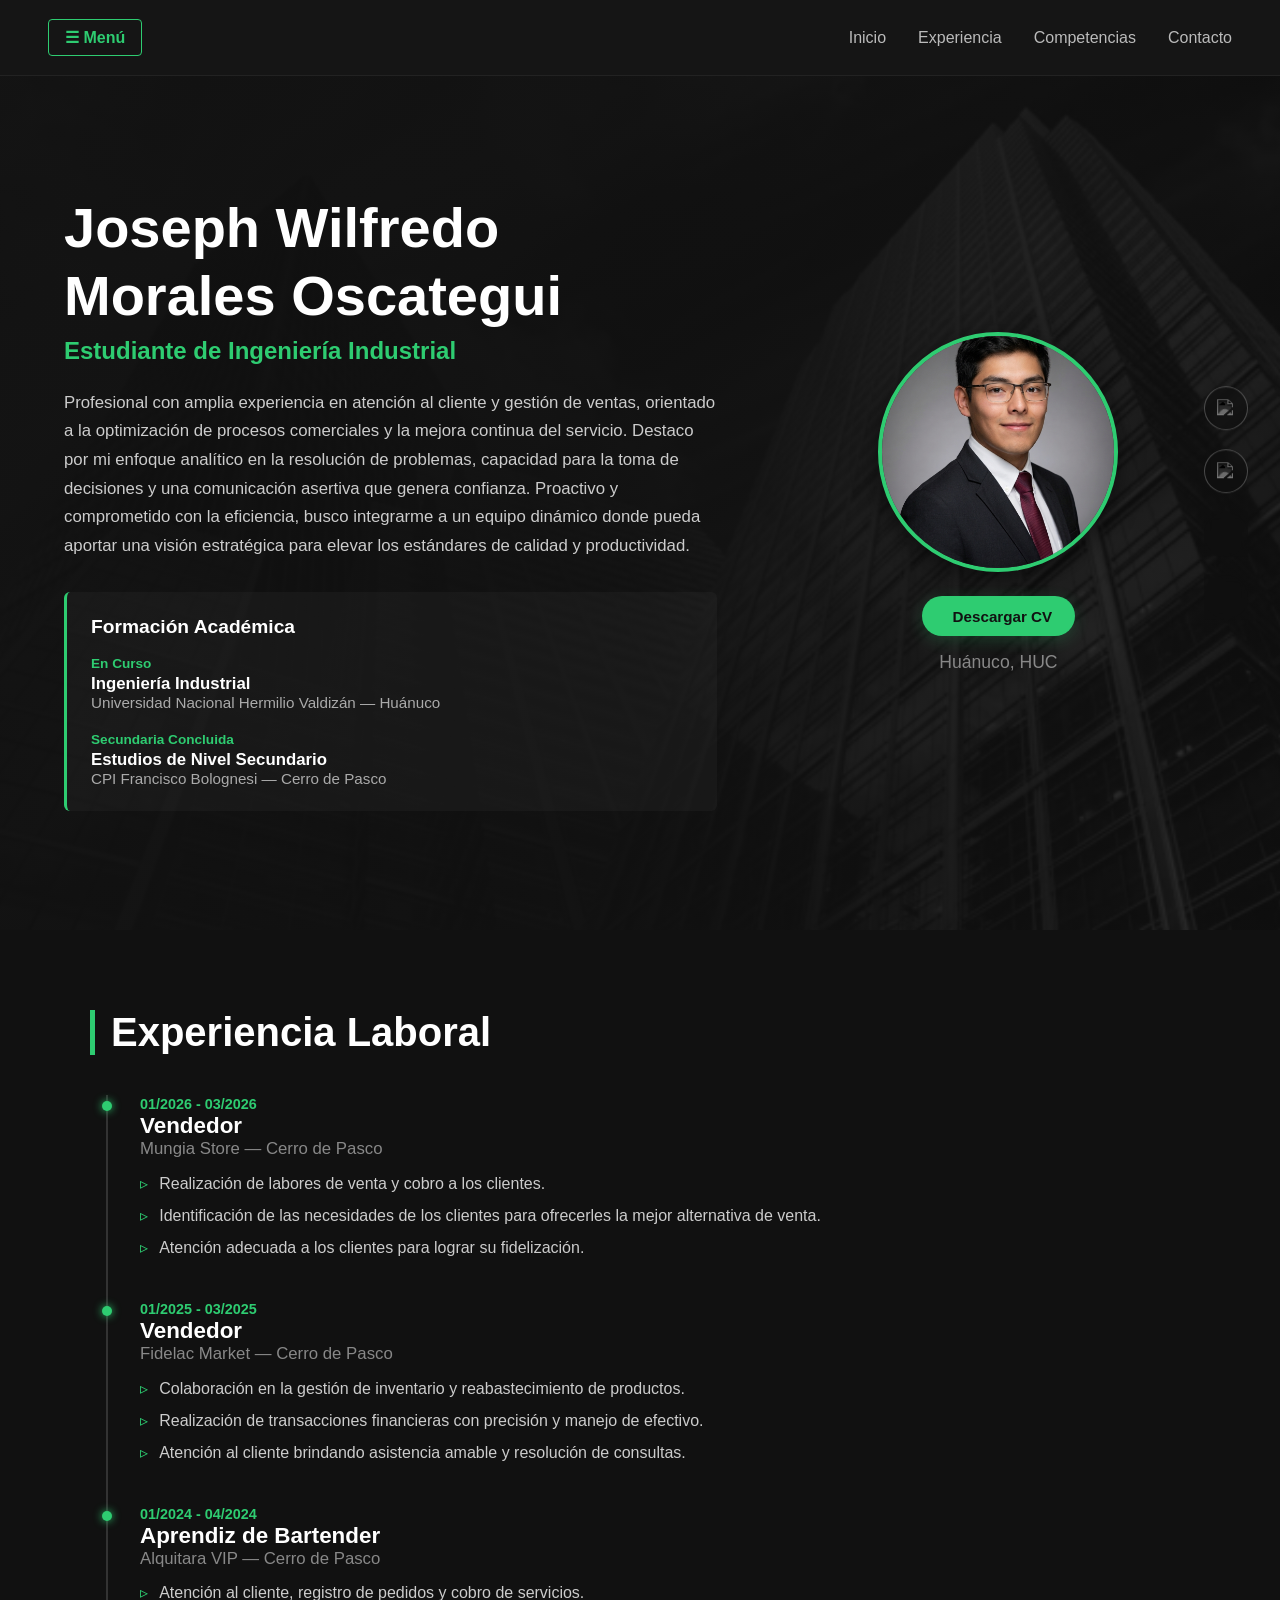
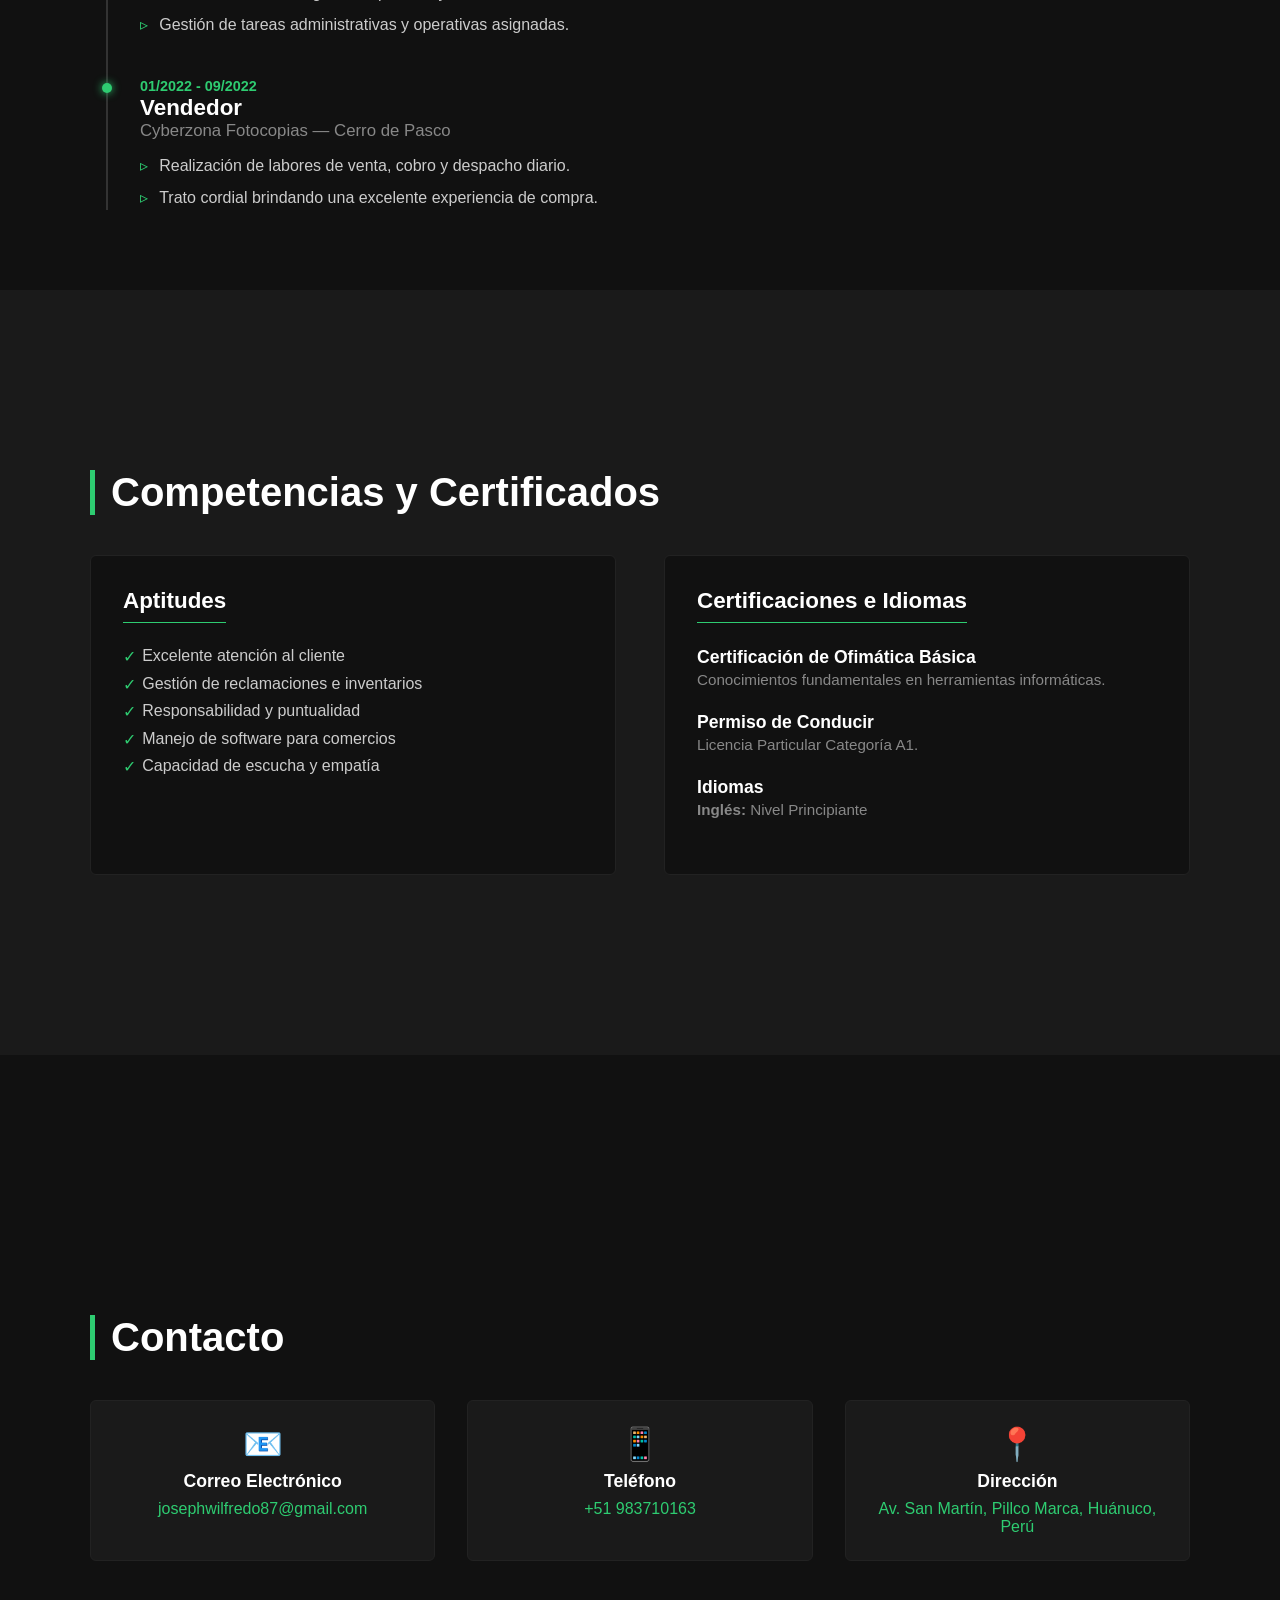
==== index.html @ 2ac70fd6 "initial commit" ====
<!DOCTYPE html>
<html lang="es">
<head>
    <meta charset="UTF-8">
    <meta name="viewport" content="width=device-width, initial-scale=1.0">
    <title>Joseph Morales - Portafolio</title>
    <link rel="stylesheet" href="style.css">
</head>
<body>

    <nav class="sidebar" id="sidebar">
        <button class="close-btn" id="closeSidebarBtn">&times;</button>
        <div class="sidebar-title">Navegación</div>
        <div class="sidebar-links">
            <a href="index.html" class="active">Mi CV Profesional</a>
            <a href="index2.html">Ingniería industrial - Campos</a>
        </div>
    </nav>

    <div class="sidebar-overlay" id="sidebarOverlay"></div>


    <header class="navbar">
        <div class="nav-left">
            <button class="menu-toggle-btn" id="openSidebarBtn">&#9776; Menú</button>
        </div>
        <nav class="nav-links">
            <a href="#inicio">Inicio</a>
            <a href="#experiencia">Experiencia</a>
            <a href="#competencias">Competencias</a>
            <a href="#contacto">Contacto</a>
        </nav>
    </header>


    <main class="container">

        <section id="inicio" class="section hero-section">
            <div class="hero-overlay"></div>
            
            <div class="hero-social-bar">
                <a href="https://facebook.com" target="_blank" aria-label="Facebook" class="social-icon-link">
                    <img src="https://cdn.jsdelivr.net/npm/simple-icons@v9/icons/facebook.svg" alt="Facebook" class="brand-icon">
                </a>
                <a href="https://twitter.com" target="_blank" aria-label="Twitter" class="social-icon-link">
                    <img src="https://cdn.jsdelivr.net/npm/simple-icons@v9/icons/x.svg" alt="Twitter" class="brand-icon">
                </a>
                <a href="https://linkedin.com" target="_blank" aria-label="LinkedIn" class="social-icon-link">
                    <img src="https://cdn.jsdelivr.net/npm/simple-icons@v9/icons/linkedin.svg" alt="LinkedIn" class="brand-icon">
                </a>
                <a href="https://instagram.com" target="_blank" aria-label="Instagram" class="social-icon-link">
                    <img src="https://cdn.jsdelivr.net/npm/simple-icons@v9/icons/instagram.svg" alt="Instagram" class="brand-icon">
                </a>
            </div>
            
            <div class="hero-content">
                <div class="hero-text-content">
                    <h1 class="hero-title">Joseph Wilfredo Morales Oscategui</h1>
                    <p class="hero-subtitle">Estudiante de Ingeniería Industrial</p>
                    <p class="hero-description">
                        Profesional con amplia experiencia en atención al cliente y gestión de ventas, orientado a la optimización de procesos comerciales y la mejora continua del servicio. Destaco por mi enfoque analítico en la resolución de problemas, capacidad para la toma de decisiones y una comunicación asertiva que genera confianza. Proactivo y comprometido con la eficiencia, busco integrarme a un equipo dinámico donde pueda aportar una visión estratégica para elevar los estándares de calidad y productividad.
                    </p>
                    
                    <div class="education-box">
                        <h3>Formación Académica</h3>
                        <div class="edu-item" style="margin-bottom: 1.2rem;">
                            <span class="year">En Curso</span>
                            <h4>Ingeniería Industrial</h4>
                            <p>Universidad Nacional Hermilio Valdizán — Huánuco</p>
                        </div>
                        <div class="edu-item">
                            <span class="year">Secundaria Concluida</span>
                            <h4>Estudios de Nivel Secundario</h4>
                            <p>CPI Francisco Bolognesi — Cerro de Pasco</p>
                        </div>
                    </div>
                </div>

                <div class="hero-avatar-container">
                    <div class="avatar-wrapper">
                        <img src="img.png" alt="Joseph Wilfredo Morales Oscategui" class="profile-pic">
                    </div>
                    
                    
                    <!-- 👇 NUEVO: BOTÓN DE DESCARGA CV PDF -->
                    <a href="CV - Morales Oscategui.pdf" download="CV_Joseph_Morales.pdf" class="download-cv-btn">
                        <span class="btn-icon"></span> Descargar CV
                    </a>
                    <p class="avatar-location">Huánuco, HUC</p>
                </div>
            </div>
        </section>

        <section id="experiencia" class="section dark-section">
            <div class="section-container">
                <h2>Experiencia Laboral</h2>
                <div class="timeline">
                    <div class="timeline-item">
                        <div class="timeline-header">
                            <span class="timeline-date">01/2026 - 03/2026</span>
                            <h3>Vendedor</h3>
                            <h4>Mungia Store — Cerro de Pasco</h4>
                        </div>
                        <ul class="timeline-details">
                            <li>Realización de labores de venta y cobro a los clientes.</li>
                            <li>Identificación de las necesidades de los clientes para ofrecerles la mejor alternativa de venta.</li>
                            <li>Atención adecuada a los clientes para lograr su fidelización.</li>
                        </ul>
                    </div>

                    <div class="timeline-item">
                        <div class="timeline-header">
                            <span class="timeline-date">01/2025 - 03/2025</span>
                            <h3>Vendedor</h3>
                            <h4>Fidelac Market — Cerro de Pasco</h4>
                        </div>
                        <ul class="timeline-details">
                            <li>Colaboración en la gestión de inventario y reabastecimiento de productos.</li>
                            <li>Realización de transacciones financieras con precisión y manejo de efectivo.</li>
                            <li>Atención al cliente brindando asistencia amable y resolución de consultas.</li>
                        </ul>
                    </div>

                    <div class="timeline-item">
                        <div class="timeline-header">
                            <span class="timeline-date">01/2024 - 04/2024</span>
                            <h3>Aprendiz de Bartender</h3>
                            <h4>Alquitara VIP — Cerro de Pasco</h4>
                        </div>
                        <ul class="timeline-details">
                            <li>Atención al cliente, registro de pedidos y cobro de servicios.</li>
                            <li>Gestión de tareas administrativas y operativas asignadas.</li>
                        </ul>
                    </div>

                    <div class="timeline-item">
                        <div class="timeline-header">
                            <span class="timeline-date">01/2022 - 09/2022</span>
                            <h3>Vendedor</h3>
                            <h4>Cyberzona Fotocopias — Cerro de Pasco</h4>
                        </div>
                        <ul class="timeline-details">
                            <li>Realización de labores de venta, cobro y despacho diario.</li>
                            <li>Trato cordial brindando una excelente experiencia de compra.</li>
                        </ul>
                    </div>
                </div>
            </div>
        </section>

        <section id="competencias" class="section light-section">
            <div class="section-container">
                <h2>Competencias y Certificados</h2>
                <div class="skills-grid">
                    <div class="skills-card">
                        <h3>Aptitudes</h3>
                        <ul class="skills-list">
                            <li>Excelente atención al cliente</li>
                            <li>Gestión de reclamaciones e inventarios</li>
                            <li>Responsabilidad y puntualidad</li>
                            <li>Manejo de software para comercios</li>
                            <li>Capacidad de escucha y empatía</li>
                        </ul>
                    </div>

                    <div class="skills-card">
                        <h3>Certificaciones e Idiomas</h3>
                        <div class="cert-item">
                            <h4>Certificación de Ofimática Básica</h4>
                            <p>Conocimientos fundamentales en herramientas informáticas.</p>
                        </div>
                        <div class="cert-item">
                            <h4>Permiso de Conducir</h4>
                            <p>Licencia Particular Categoría A1.</p>
                        </div>
                        <div class="cert-item">
                            <h4>Idiomas</h4>
                            <p><strong>Inglés:</strong> Nivel Principiante</p>
                        </div>
                    </div>
                </div>
            </div>
        </section>

        <section id="contacto" class="section dark-section">
            <div class="section-container">
                <h2>Contacto</h2>
                <div class="contact-cards-container">
                    <div class="contact-card">
                        <span class="contact-icon">📧</span>
                        <h4>Correo Electrónico</h4>
                        <a href="mailto:josephwilfredo87@gmail.com">josephwilfredo87@gmail.com</a>
                    </div>
                    <div class="contact-card">
                        <span class="contact-icon">📱</span>
                        <h4>Teléfono</h4>
                        <a href="tel:+51983710163">+51 983710163</a>
                    </div>
                    <div class="contact-card">
                        <span class="contact-icon">📍</span>
                        <h4>Dirección</h4>
                        <p>Av. San Martín, Pillco Marca, Huánuco, Perú</p>
                    </div>
                </div>
            </div>
        </section>

    </main>

    <script src="script.js"></script>
</body>
</html>
---- style.css ----
/* ==========================================================================
   1. RESET GLOBAL Y CONFIGURACIÓN BASE
   ========================================================================== */
* {
    margin: 0;
    padding: 0;
    box-sizing: border-box;
    font-family: 'Segoe UI', Tahoma, Geneva, Verdana, sans-serif;
}

html {
    scroll-behavior: smooth;
}

body {
    background-color: #161616;
    color: #fff;
    overflow-x: hidden;
}

/* ==========================================================================
   2. NAVBAR SUPERIOR FIJA
   ========================================================================== */
.navbar {
    position: fixed;
    top: 0;
    left: 0;
    width: 100%;
    display: flex;
    justify-content: space-between;
    align-items: center;
    padding: 1.2rem 3rem;
    background-color: rgba(22, 22, 22, 0.95);
    backdrop-filter: blur(10px);
    z-index: 900;
    border-bottom: 1px solid #222;
}

.nav-left {
    position: relative;
    z-index: 2500;
}

.menu-toggle-btn {
    background: none;
    border: 1px solid #2ecc71;
    color: #2ecc71;
    padding: 0.5rem 1rem;
    font-size: 1rem;
    cursor: pointer;
    border-radius: 4px;
    font-weight: 600;
    position: relative;
    z-index: 2600;
    transition: all 0.3s ease;
}

.menu-toggle-btn:hover {
    background-color: #2ecc71;
    color: #111;
}

.nav-links {
    display: flex;
    gap: 2rem;
}

.nav-links a {
    color: #bbb;
    text-decoration: none;
    font-size: 1rem;
    font-weight: 500;
    transition: color 0.3s ease;
}

.nav-links a:hover {
    color: #2ecc71;
}

/* ==========================================================================
   3. MENÚ DESPLEGABLE LATERAL (SIDEBAR)
   ========================================================================== */
.sidebar {
    position: fixed;
    top: 0;
    left: -300px;
    width: 300px;
    height: 100vh;
    background-color: #0f0f0f;
    border-right: 1px solid #2ecc71;
    z-index: 2000;
    padding: 2.5rem;
    display: flex;
    flex-direction: column;
    transition: left 0.4s cubic-bezier(0.77, 0.2, 0.05, 1.0);
}

.sidebar.open {
    left: 0;
}

.sidebar .close-btn {
    position: absolute;
    top: 1rem;
    right: 1.5rem;
    background: none;
    border: none;
    color: #aaa;
    font-size: 2rem;
    cursor: pointer;
}

.sidebar .close-btn:hover {
    color: #2ecc71;
}

.sidebar-title {
    font-size: 1.5rem;
    font-weight: bold;
    color: #fff;
    margin-top: 2rem;
    margin-bottom: 2rem;
    border-bottom: 1px solid #333;
    padding-bottom: 0.5rem;
}

.sidebar-links {
    display: flex;
    flex-direction: column;
    gap: 1.5rem;
}

.sidebar-links a {
    color: #ccc;
    text-decoration: none;
    font-size: 1.1rem;
    transition: padding-left 0.3s ease, color 0.3s ease;
}

.sidebar-links a:hover {
    color: #2ecc71;
    padding-left: 10px;
}

/* Resaltado de la página activa */
.sidebar-links a.active {
    color: #2ecc71;
    font-weight: bold;
    border-left: 2px solid #2ecc71;
    padding-left: 8px;
}

.sidebar-overlay {
    position: fixed;
    top: 0;
    left: 0;
    width: 100vw;
    height: 100vh;
    background: rgba(0, 0, 0, 0.7);
    z-index: 1500;
    display: none;
}

.sidebar-overlay.show {
    display: block;
}

/* ==========================================================================
   4. SECCIÓN 1: INICIO (HERO COLS & SOCIAL BAR)
   ========================================================================== */
.container {
    margin-top: 75px;
}

.section {
    padding: 5rem 4rem;
    min-height: 85vh;
    display: flex;
    align-items: center;
}

.dark-section { background-color: #111; }
.light-section { background-color: #1a1a1a; }

.section-container {
    width: 100%;
    max-width: 1100px;
    margin: 0 auto;
}

.section-container h2 {
    font-size: 2.5rem;
    margin-bottom: 2.5rem;
    border-left: 5px solid #2ecc71;
    padding-left: 1rem;
}

.hero-section {
    position: relative;
    min-height: 95vh;
    /* 👇 AQUÍ COLOCAS TU IMAGEN DE FONDO */
    background-image: url('img1.jpg'); 
    background-size: cover;
    background-position: center;
    background-repeat: no-repeat;
}

.hero-overlay {
    position: absolute;
    top: 0;
    left: 0;
    width: 100%;
    height: 100%;
    background: linear-gradient(90deg, rgba(16, 16, 16, 0.98) 50%, rgba(16, 16, 16, 0.85) 100%);
    z-index: 1;
}

.hero-content {
    position: relative;
    z-index: 2; 
    width: 100%;
    max-width: 1200px;
    margin: 0 auto;
    display: grid;
    grid-template-columns: 1.8fr 1.2fr;
    gap: 4rem;
    align-items: center;
}

.hero-title {
    font-size: 3.5rem;
    font-weight: 700;
    line-height: 1.2;
    margin-bottom: 0.5rem;
    color: #ffffff;
}

.hero-subtitle {
    color: #2ecc71;
    font-size: 1.5rem;
    font-weight: 600;
    margin-bottom: 1.5rem;
}

.hero-description {
    color: #ccc;
    font-size: 1.05rem;
    line-height: 1.7;
    margin-bottom: 2rem;
}

.education-box {
    background: rgba(255, 255, 255, 0.03);
    padding: 1.5rem;
    border-radius: 6px;
    border-left: 3px solid #2ecc71;
}

.education-box h3 {
    font-size: 1.2rem;
    color: #fff;
    margin-bottom: 1rem;
}

.edu-item .year {
    color: #2ecc71;
    font-size: 0.85rem;
    font-weight: bold;
}

.edu-item h4 {
    font-size: 1.05rem;
    color: #fff;
    margin-top: 0.1rem;
}

.edu-item p {
    color: #aaa;
    font-size: 0.95rem;
}

.hero-avatar-container {
    display: flex;
    flex-direction: column;
    align-items: center;
    justify-content: center;
    gap: 1rem;
}

.avatar-wrapper {
    width: 240px;
    height: 240px;
    border-radius: 50%;
    border: 4px solid #2ecc71;
    overflow: hidden;
    background-color: #333;
    box-shadow: 0 8px 25px rgba(0,0,0,0.5);
}

.profile-pic {
    width: 100%;
    height: 100%;
    object-fit: cover;
}

.avatar-location {
    color: #888;
    font-size: 1.1rem;
    font-weight: 500;
}

/* BARRA DE REDES SOCIALES */
.hero-social-bar {
    position: absolute;
    right: 2rem;
    top: 50%;
    transform: translateY(-50%);
    display: flex;
    flex-direction: column;
    gap: 1.2rem;
    z-index: 10;
}

.social-icon-link {
    display: flex;
    align-items: center;
    justify-content: center;
    width: 44px;
    height: 44px;
    border: 1px solid rgba(255, 255, 255, 0.25);
    border-radius: 50%;
    background-color: rgba(15, 15, 15, 0.6);
    backdrop-filter: blur(4px);
    transition: all 0.3s ease;
}

.brand-icon {
    width: 18px;
    height: 18px;
    filter: invert(100%) sepia(0%) saturate(0%) brightness(100%) contrast(100%);
    transition: filter 0.3s ease;
}

.social-icon-link:hover {
    border-color: #2ecc71;
    background-color: #2ecc71;
    transform: scale(1.1);
}

.social-icon-link:hover .brand-icon {
    filter: invert(0%) brightness(10%);
}

/* ==========================================================================
   5. SECCIÓN 2: HISTORIAL LABORAL (TIMELINE)
   ========================================================================== */
.timeline {
    position: relative;
    border-left: 2px solid #333;
    margin-left: 1rem;
    padding-left: 2rem;
    display: flex;
    flex-direction: column;
    gap: 2.5rem;
}

.timeline-item {
    position: relative;
}

.timeline-item::before {
    content: '';
    position: absolute;
    left: calc(-2rem - 6px);
    top: 6px;
    width: 10px;
    height: 10px;
    border-radius: 50%;
    background-color: #2ecc71;
    box-shadow: 0 0 8px #2ecc71;
}

.timeline-header {
    margin-bottom: 0.8rem;
}

.timeline-date {
    color: #2ecc71;
    font-size: 0.9rem;
    font-weight: 600;
}

.timeline-header h3 {
    font-size: 1.4rem;
    color: #fff;
}

.timeline-header h4 {
    font-size: 1.05rem;
    color: #888;
    font-weight: 500;
}

.timeline-details {
    list-style: none;
    display: flex;
    flex-direction: column;
    gap: 0.5rem;
}

.timeline-details li {
    color: #ccc;
    font-size: 1rem;
    line-height: 1.5;
    position: relative;
    padding-left: 1.2rem;
}

.timeline-details li::before {
    content: '▹';
    position: absolute;
    left: 0;
    color: #2ecc71;
}

/* ==========================================================================
   6. SECCIÓN 3: COMPETENCIAS 
   ========================================================================== */
.skills-grid {
    display: grid;
    grid-template-columns: 1fr 1fr;
    gap: 3rem;
}

.skills-card {
    background-color: #111;
    border: 1px solid #222;
    padding: 2rem;
    border-radius: 6px;
}

.skills-card h3 {
    font-size: 1.4rem;
    margin-bottom: 1.5rem;
    color: #fff;
    border-bottom: 1px solid #2ecc71;
    padding-bottom: 0.5rem;
    width: fit-content;
}

.skills-list {
    list-style: none;
    display: flex;
    flex-direction: column;
    gap: 0.6rem;
    color: #ccc;
}

.skills-list li {
    position: relative;
    padding-left: 1.2rem;
}

.skills-list li::before {
    content: '✓';
    position: absolute;
    left: 0;
    color: #2ecc71;
}

.cert-item {
    margin-bottom: 1.5rem;
}

.cert-item h4 {
    color: #fff;
    font-size: 1.1rem;
}

.cert-item p {
    color: #888;
    font-size: 0.95rem;
    margin-top: 0.2rem;
}

/* ==========================================================================
   7. SECCIÓN 4: CONTACTO
   ========================================================================== */
.contact-cards-container {
    display: flex;
    gap: 2rem;
    flex-wrap: wrap;
}

.contact-card {
    background-color: #1a1a1a;
    border: 1px solid #222;
    padding: 1.5rem;
    border-radius: 6px;
    flex: 1;
    min-width: 250px;
    display: flex;
    flex-direction: column;
    align-items: center;
    gap: 0.5rem;
    text-align: center;
}

.contact-icon {
    font-size: 2rem;
}

.contact-card h4 {
    color: #fff;
    font-size: 1.1rem;
}

.contact-card a, .contact-card p {
    color: #2ecc71;
    text-decoration: none;
    font-weight: 500;
}

.contact-card a:hover {
    text-decoration: underline;
}

@media (max-width: 768px) {
    .hero-content {
        grid-template-columns: 1fr;
        gap: 2rem;
    }
    .skills-grid {
        grid-template-columns: 1fr;
    }
}
/* Botón de descarga de CV PDF */
.download-cv-btn {
    display: inline-flex;
    align-items: center;
    justify-content: center;
    gap: 0.5rem;
    background-color: #2ecc71;
    color: #111;
    text-decoration: none;
    padding: 0.7rem 1.4rem;
    font-size: 0.95rem;
    font-weight: 600;
    border-radius: 30px; /* Bordes redondeados para que resalte */
    margin-top: 0.5rem;
    box-shadow: 0 4px 15px rgba(46, 204, 113, 0.2);
    transition: all 0.3s ease;
}

/* Efecto hover interactivo */
.download-cv-btn:hover {
    background-color: #27ae60;
    transform: translateY(-2px); /* Se eleva un poquito */
    box-shadow: 0 6px 20px rgba(46, 204, 113, 0.4);
    color: #fff;
}

.download-cv-btn:active {
    transform: translateY(0);
}

.download-cv-btn .btn-icon {
    font-size: 1.1rem;
}
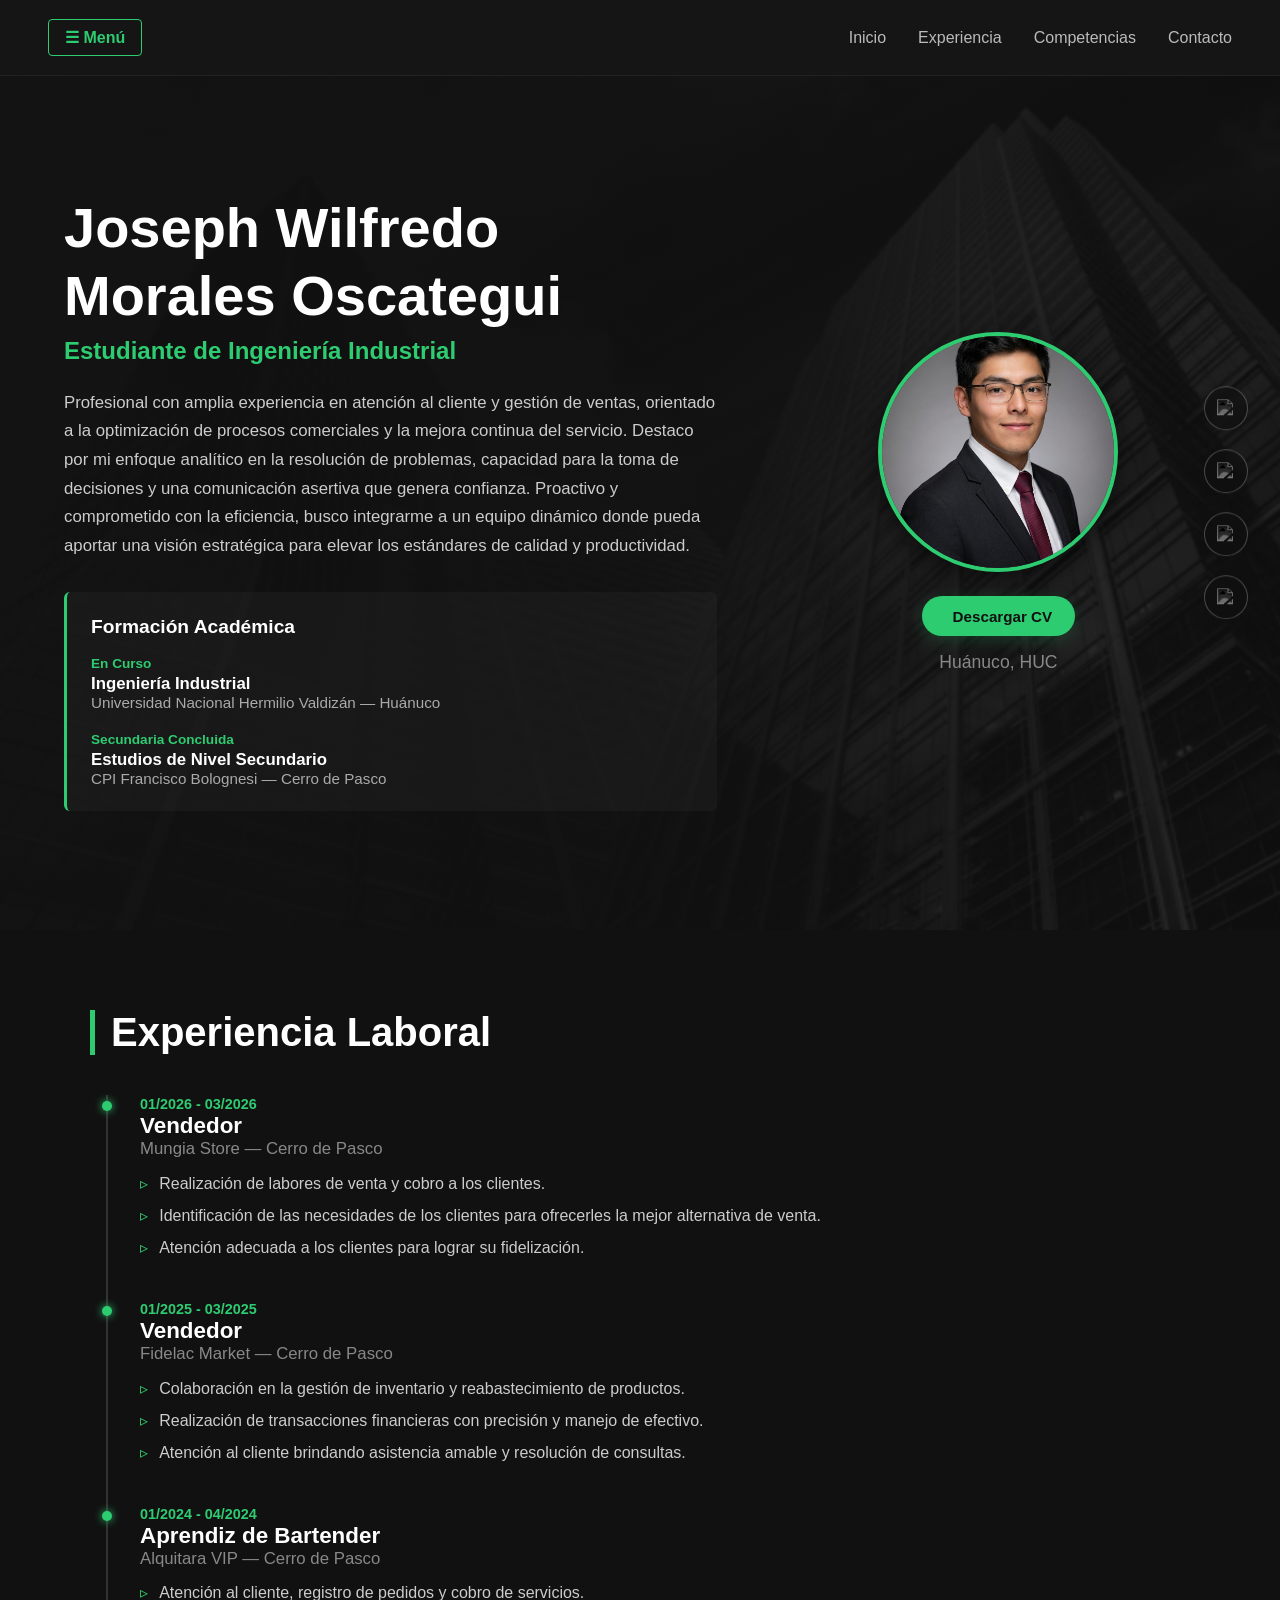
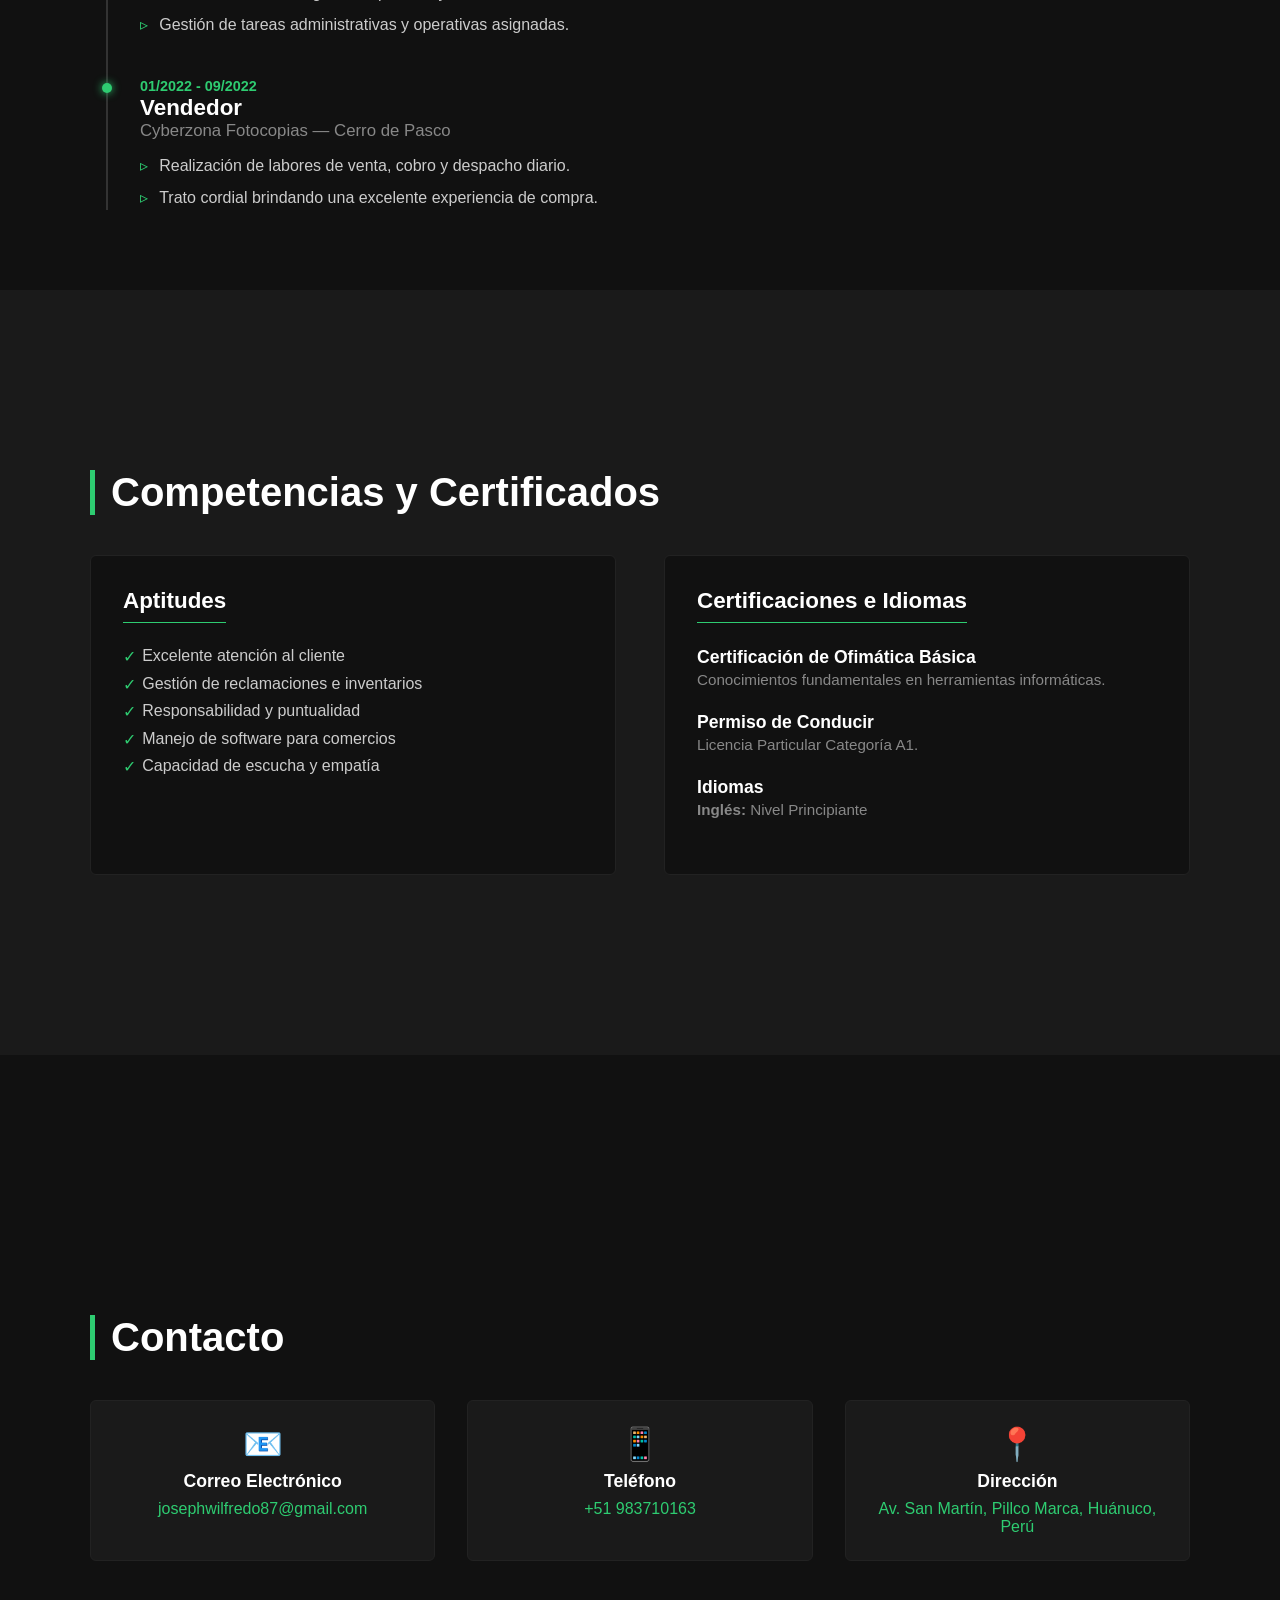
==== commit 46e57c2d: "estructure html" ====
--- a/index.html
+++ b/index.html
@@ -13,7 +13,7 @@
         <div class="sidebar-title">Navegación</div>
         <div class="sidebar-links">
             <a href="index.html" class="active">Mi CV Profesional</a>
-            <a href="index2.html">Ingniería industrial - Campos</a>
+            <a href="index2.html">Ingeniería industrial - Campos</a>
         </div>
     </nav>
 
@@ -209,4 +209,4 @@
 
     <script src="script.js"></script>
 </body>
-</html>+</html>
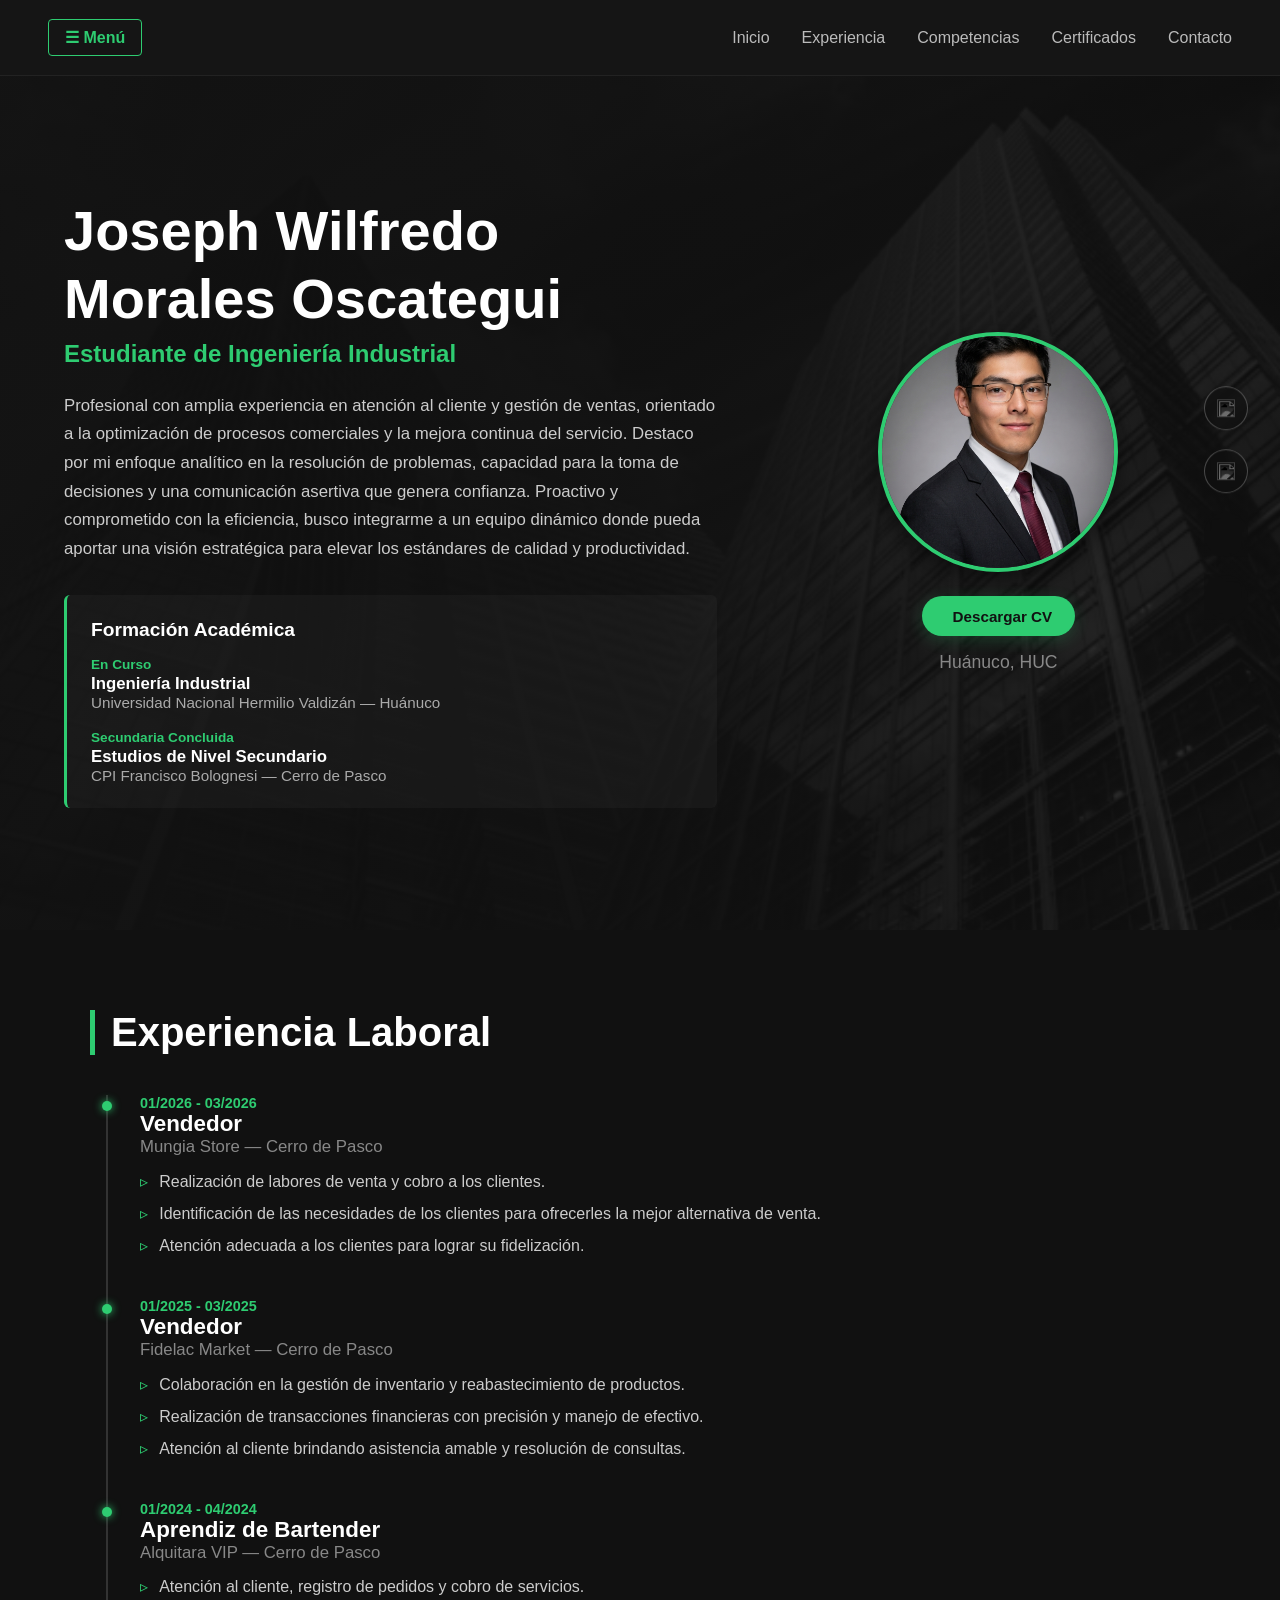
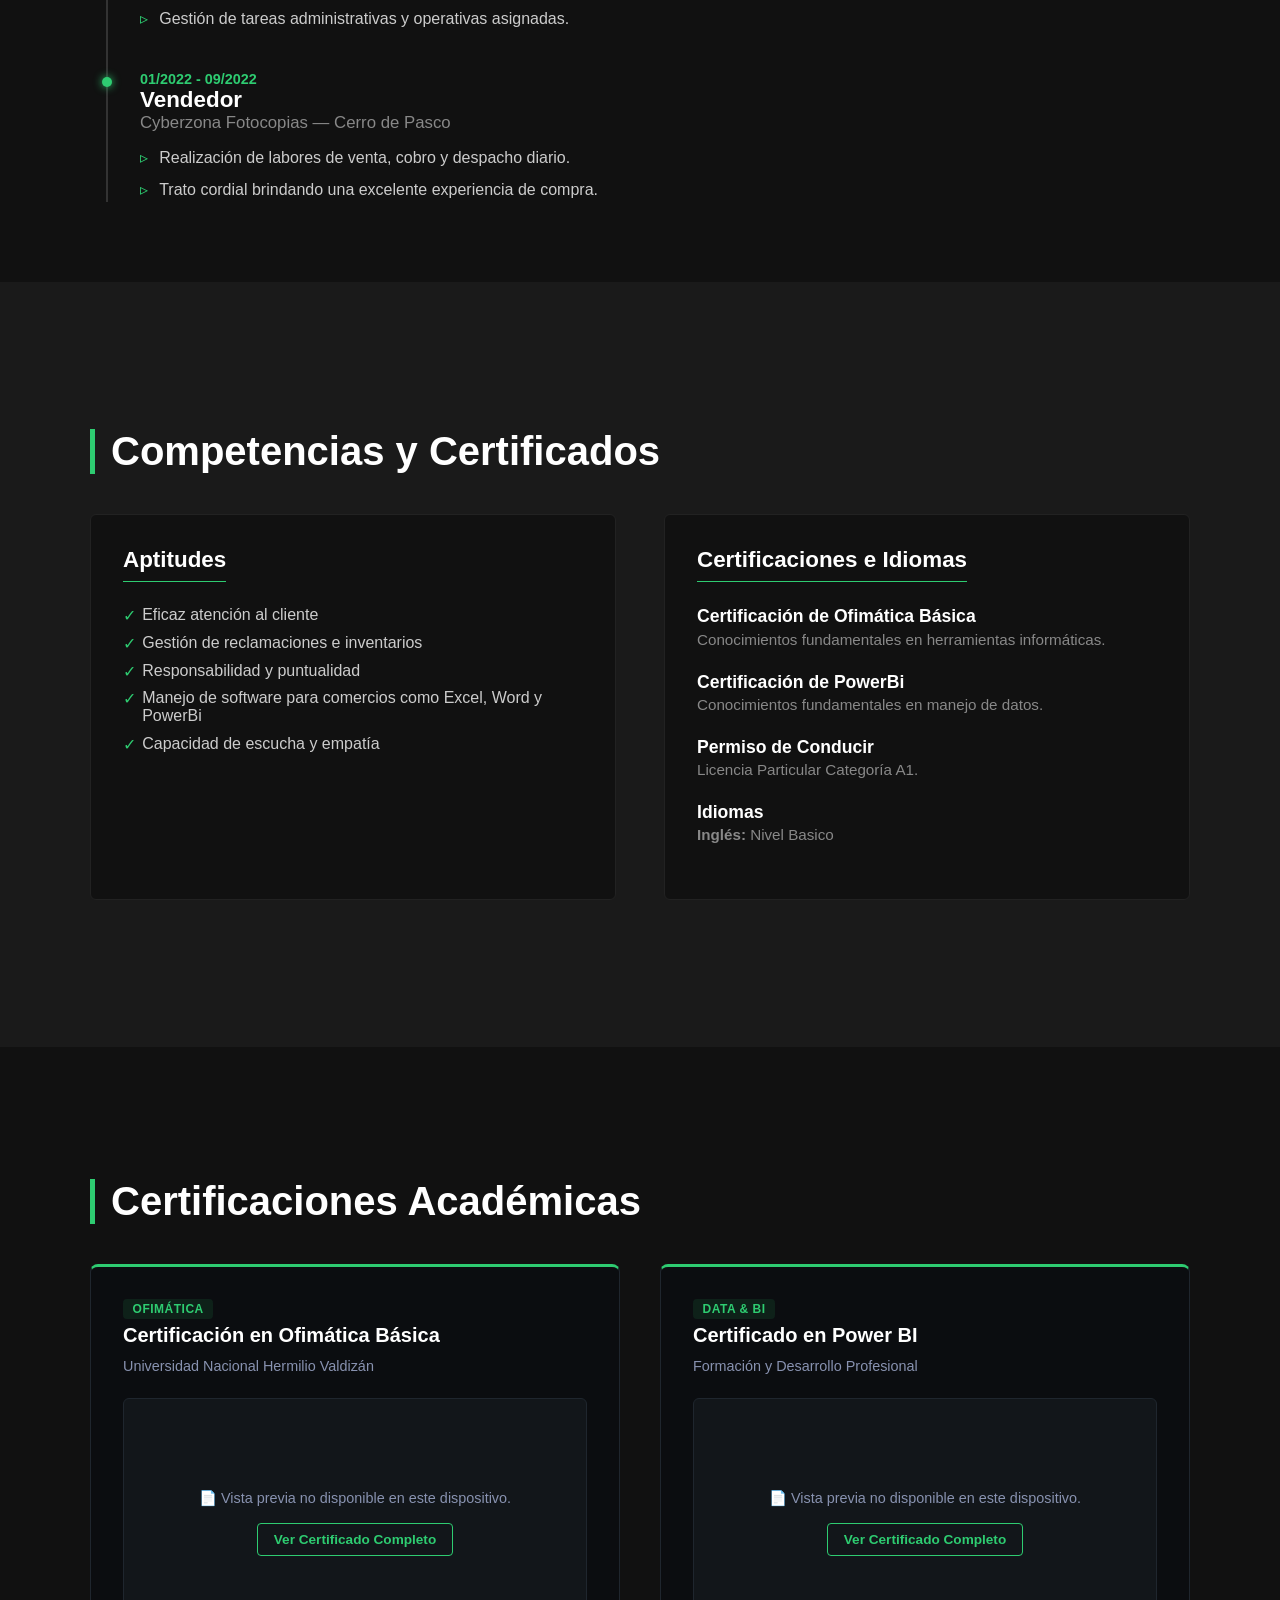
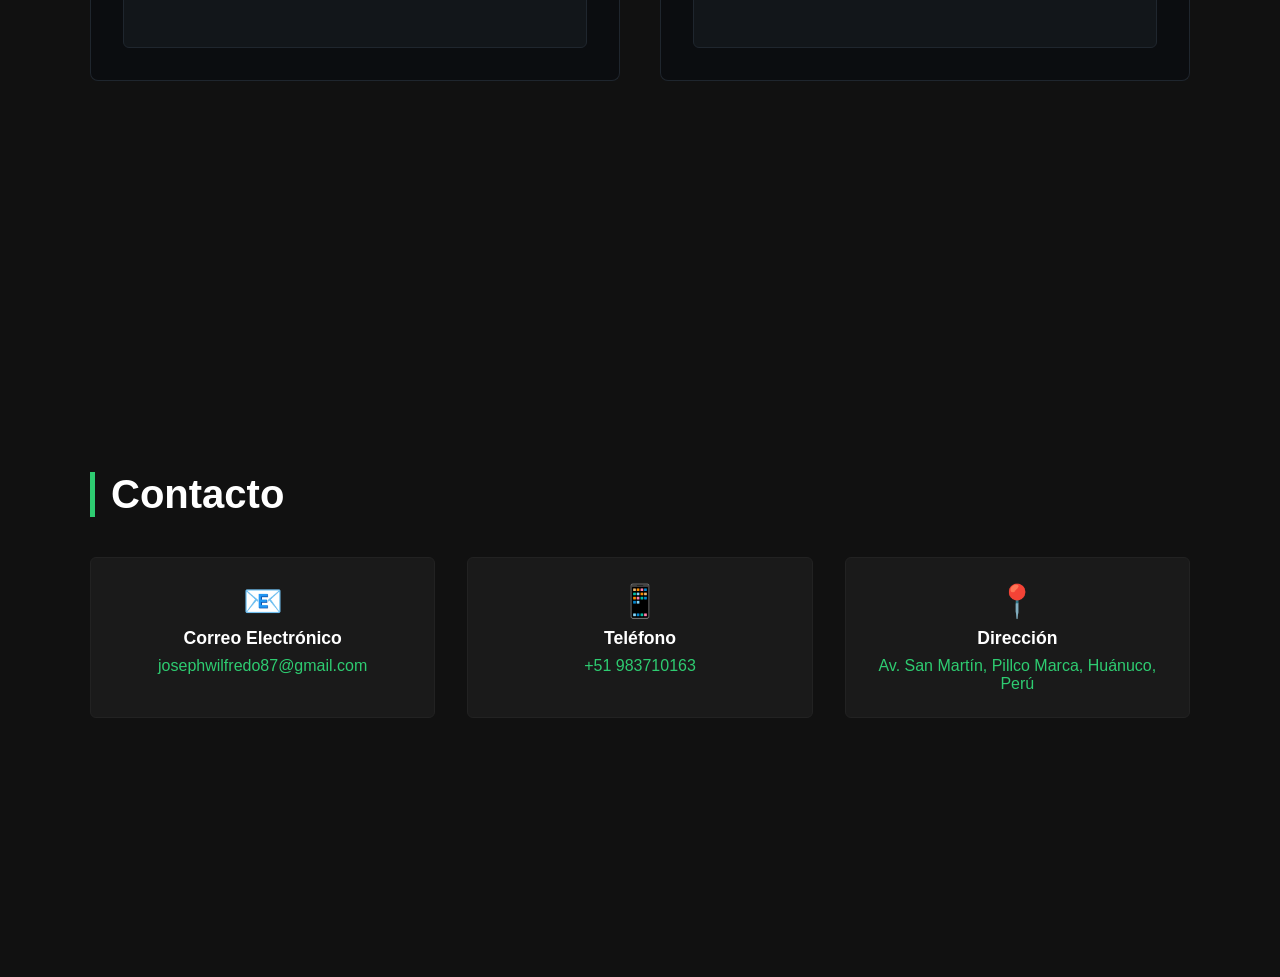
==== commit 3f43c4fa: "Add files via upload" ====
--- a/index.html
+++ b/index.html
@@ -1,9 +1,8 @@
-<!DOCTYPE html>
-<html lang="es">
 <head>
     <meta charset="UTF-8">
+    <!-- 👇 ESTA LÍNEA HACE QUE SEA RESPONSIVA -->
     <meta name="viewport" content="width=device-width, initial-scale=1.0">
-    <title>Joseph Morales - Portafolio</title>
+    <title>Joseph Morales - Mi Portafolio</title>
     <link rel="stylesheet" href="style.css">
 </head>
 <body>
@@ -13,7 +12,7 @@
         <div class="sidebar-title">Navegación</div>
         <div class="sidebar-links">
             <a href="index.html" class="active">Mi CV Profesional</a>
-            <a href="index2.html">Ingeniería industrial - Campos</a>
+            <a href="index2.html">Ingeniería industrial</a>
         </div>
     </nav>
 
@@ -28,6 +27,7 @@
             <a href="#inicio">Inicio</a>
             <a href="#experiencia">Experiencia</a>
             <a href="#competencias">Competencias</a>
+            <a href="#certificaciones">Certificados</a>
             <a href="#contacto">Contacto</a>
         </nav>
     </header>
@@ -155,10 +155,10 @@
                     <div class="skills-card">
                         <h3>Aptitudes</h3>
                         <ul class="skills-list">
-                            <li>Excelente atención al cliente</li>
+                            <li>Eficaz atención al cliente</li>
                             <li>Gestión de reclamaciones e inventarios</li>
                             <li>Responsabilidad y puntualidad</li>
-                            <li>Manejo de software para comercios</li>
+                            <li>Manejo de software para comercios como Excel, Word y PowerBi</li>
                             <li>Capacidad de escucha y empatía</li>
                         </ul>
                     </div>
@@ -169,19 +169,70 @@
                             <h4>Certificación de Ofimática Básica</h4>
                             <p>Conocimientos fundamentales en herramientas informáticas.</p>
                         </div>
+                         <div class="cert-item">
+                            <h4>Certificación de PowerBi</h4>
+                            <p>Conocimientos fundamentales en manejo de datos.</p>
+                        </div>
                         <div class="cert-item">
                             <h4>Permiso de Conducir</h4>
                             <p>Licencia Particular Categoría A1.</p>
                         </div>
                         <div class="cert-item">
                             <h4>Idiomas</h4>
-                            <p><strong>Inglés:</strong> Nivel Principiante</p>
-                        </div>
-                    </div>
-                </div>
-            </div>
-        </section>
-
+                            <p><strong>Inglés:</strong> Nivel Basico</p>
+                        </div>
+                    </div>
+                </div>
+            </div>
+        </section>
+      <!-- ==========================================================================
+           NUEVA SECCIÓN: CERTIFICACIONES CON VISTA PREVIA PDF
+           ========================================================================== -->
+        <section id="certificaciones" class="section dark-section">
+            <div class="section-container">
+                <h2 class="green-border">Certificaciones Académicas</h2>
+                
+                <div class="certifications-grid">
+                    <!-- Certificado 1: Ofimática Básica -->
+                    <div class="cert-card">
+                        <div class="cert-header">
+                            <span class="cert-badge">Ofimática</span>
+                            <h3 class="cert-title">Certificación en Ofimática Básica</h3>
+                            <p class="cert-institution">Universidad Nacional Hermilio Valdizán</p>
+                        </div>
+                        
+                        <!-- Contenedor del Visor PDF (Tú solo subes tu archivo como 'ofimatica.pdf') -->
+                        <div class="pdf-container">
+                            <object data="Certificado Ofimatica Basica - Morales.pdf" type="application/pdf" width="100%" height="100%">
+                                <div class="pdf-fallback">
+                                    <p>📄 Vista previa no disponible en este dispositivo.</p>
+                                    <a href="Certificado Ofimatica Basica - Morales.pdf" target="_blank" class="pdf-btn">Ver Certificado Completo</a>
+                                </div>
+                            </object>
+                        </div>
+                    </div>
+
+                    <!-- Certificado 2: Power BI -->
+                    <div class="cert-card">
+                        <div class="cert-header">
+                            <span class="cert-badge">Data & BI</span>
+                            <h3 class="cert-title">Certificado en Power BI</h3>
+                            <p class="cert-institution">Formación y Desarrollo Profesional</p>
+                        </div>
+                        
+                        <!-- Contenedor del Visor PDF (Tú solo subes tu archivo como 'powerbi.pdf') -->
+                        <div class="pdf-container">
+                            <object data="Certificado Power Bi -Morales.pdf" type="application/pdf" width="100%" height="100%">
+                                <div class="pdf-fallback">
+                                    <p>📄 Vista previa no disponible en este dispositivo.</p>
+                                    <a href="Certificado Power Bi -Morales.pdf" target="_blank" class="pdf-btn">Ver Certificado Completo</a>
+                                </div>
+                            </object>
+                        </div>
+                    </div>
+                </div>
+            </div>
+        </section>
         <section id="contacto" class="section dark-section">
             <div class="section-container">
                 <h2>Contacto</h2>
@@ -209,4 +260,4 @@
 
     <script src="script.js"></script>
 </body>
-</html>
+</html>
--- a/style.css
+++ b/style.css
@@ -566,4 +566,186 @@
 
 .download-cv-btn .btn-icon {
     font-size: 1.1rem;
+}
+/* ==========================================================================
+   SECCIÓN CERTIFICACIONES - ESTILOS Y EFECTO HOVER NEÓN GREEN
+   ========================================================================== */
+.green-border {
+    font-size: 2.5rem;
+    margin-bottom: 2.5rem;
+    border-left: 5px solid #2ecc71; /* Borde verde característico del CV */
+    padding-left: 1rem;
+}
+
+.certifications-grid {
+    display: grid;
+    grid-template-columns: 1fr 1fr; /* Dos columnas iguales */
+    gap: 2.5rem;
+}
+
+.cert-card {
+    background-color: #0b0d10;
+    border: 1px solid #1f262e;
+    border-top: 3px solid #2ecc71; /* Borde superior verde inicial */
+    padding: 2.5rem 2rem;
+    border-radius: 8px;
+    transition: all 0.4s cubic-bezier(0.165, 0.84, 0.44, 1);
+    cursor: pointer;
+}
+
+/* Efecto Hover interactivo de alto contraste */
+.cert-card:hover {
+    background: rgba(46, 204, 113, 0.02); /* Destello sutil de fondo */
+    transform: translateY(-6px); /* Elevación elegante */
+    border-top-color: #2ecc71; /* Mantiene verde brillante */
+    box-shadow: 0 12px 35px rgba(46, 204, 113, 0.22); /* Sombra neón verde */
+}
+
+.cert-icon {
+    font-size: 2rem;
+    margin-bottom: 1rem;
+}
+
+.cert-title {
+    font-size: 1.3rem;
+    color: #fff;
+    margin-bottom: 0.4rem;
+    transition: color 0.3s ease;
+}
+
+/* ==========================================================================
+   ESTILOS DE TARJETAS CON VISOR PDF INTEGRADO
+   ========================================================================== */
+.green-border {
+    font-size: 2.5rem;
+    margin-bottom: 2.5rem;
+    border-left: 5px solid #2ecc71;
+    padding-left: 1rem;
+}
+
+.certifications-grid {
+    display: grid;
+    grid-template-columns: 1fr 1fr;
+    gap: 2.5rem;
+}
+
+.cert-card {
+    background-color: #0b0d10;
+    border: 1px solid #1f262e;
+    border-top: 3px solid #2ecc71;
+    padding: 2rem;
+    border-radius: 8px;
+    transition: all 0.4s cubic-bezier(0.165, 0.84, 0.44, 1);
+    display: flex;
+    flex-direction: column;
+    gap: 1.5rem;
+}
+
+/* El mismo efecto hover neón que te gusta */
+.cert-card:hover {
+    background: rgba(46, 204, 113, 0.01);
+    transform: translateY(-5px);
+    box-shadow: 0 12px 35px rgba(46, 204, 113, 0.18);
+}
+
+.cert-header {
+    display: flex;
+    flex-direction: column;
+    gap: 0.3rem;
+}
+
+.cert-badge {
+    background-color: rgba(46, 204, 113, 0.1);
+    color: #2ecc71;
+    font-size: 0.75rem;
+    font-weight: 700;
+    padding: 0.2rem 0.6rem;
+    border-radius: 4px;
+    width: fit-content;
+    text-transform: uppercase;
+    letter-spacing: 0.5px;
+}
+
+.cert-title {
+    font-size: 1.25rem;
+    color: #fff;
+}
+
+.cert-institution {
+    color: #8892b0;
+    font-size: 0.9rem;
+}
+
+/* 👇 CASILLA PEQUEÑA PARA EL EMBED DEL PDF */
+.pdf-container {
+    width: 100%;
+    height: 250px; /* Tamaño ideal tipo casilla pequeña */
+    border-radius: 6px;
+    overflow: hidden;
+    border: 1px solid #1f262e;
+    background-color: #12161a;
+}
+
+/* Estilos de respaldo por si el navegador bloquea el visor (ej. celulares) */
+.pdf-fallback {
+    height: 100%;
+    display: flex;
+    flex-direction: column;
+    align-items: center;
+    justify-content: center;
+    padding: 1rem;
+    text-align: center;
+    gap: 1rem;
+}
+
+.pdf-fallback p {
+    color: #8892b0;
+    font-size: 0.9rem;
+}
+
+.pdf-btn {
+    background-color: transparent;
+    border: 1px solid #2ecc71;
+    color: #2ecc71;
+    padding: 0.5rem 1rem;
+    font-size: 0.85rem;
+    text-decoration: none;
+    border-radius: 4px;
+    font-weight: 600;
+    transition: all 0.3s ease;
+}
+
+.pdf-btn:hover {
+    background-color: #2ecc71;
+    color: #111;
+}
+
+@media (max-width: 768px) {
+    .certifications-grid {
+        grid-template-columns: 1fr;
+        gap: 1.5rem;
+    }
+    .pdf-container {
+        height: 200px; /* Un toque más pequeño en celulares */
+    }
+}
+/* DISEÑO PARA PC: Dos columnas frente a frente */
+.certifications-grid {
+    display: grid;
+    grid-template-columns: 1fr 1fr; 
+    gap: 2.5rem;
+}
+
+/* 👇 CONFIGURACIÓN RESPONSIVA (Media Query) */
+@media (max-width: 768px) {
+    /* DISEÑO PARA CELULAR: Las casillas se apilan una debajo de otra */
+    .certifications-grid {
+        grid-template-columns: 1fr; 
+        gap: 1.5rem;
+    }
+    
+    /* Achicamos un poco el visor del PDF para que no ocupe toda la pantalla del fono */
+    .pdf-container {
+        height: 200px; 
+    }
 }
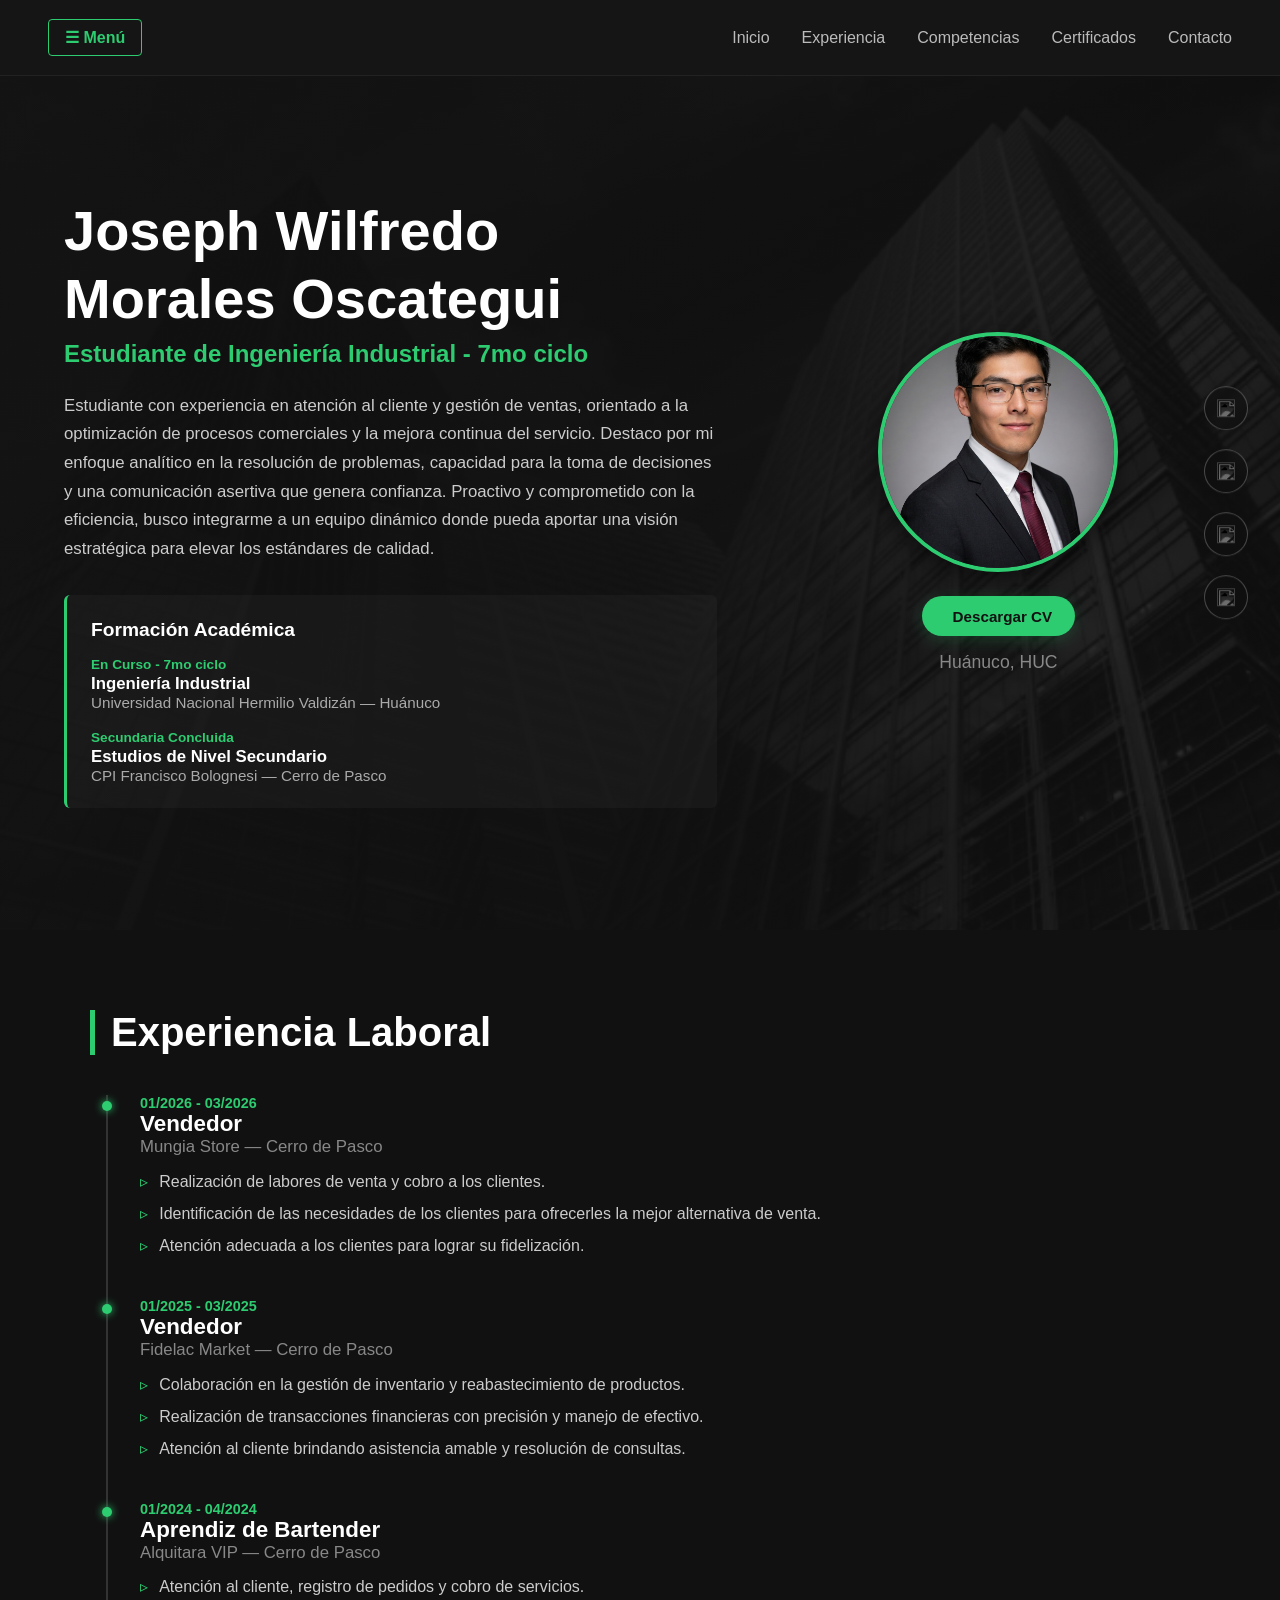
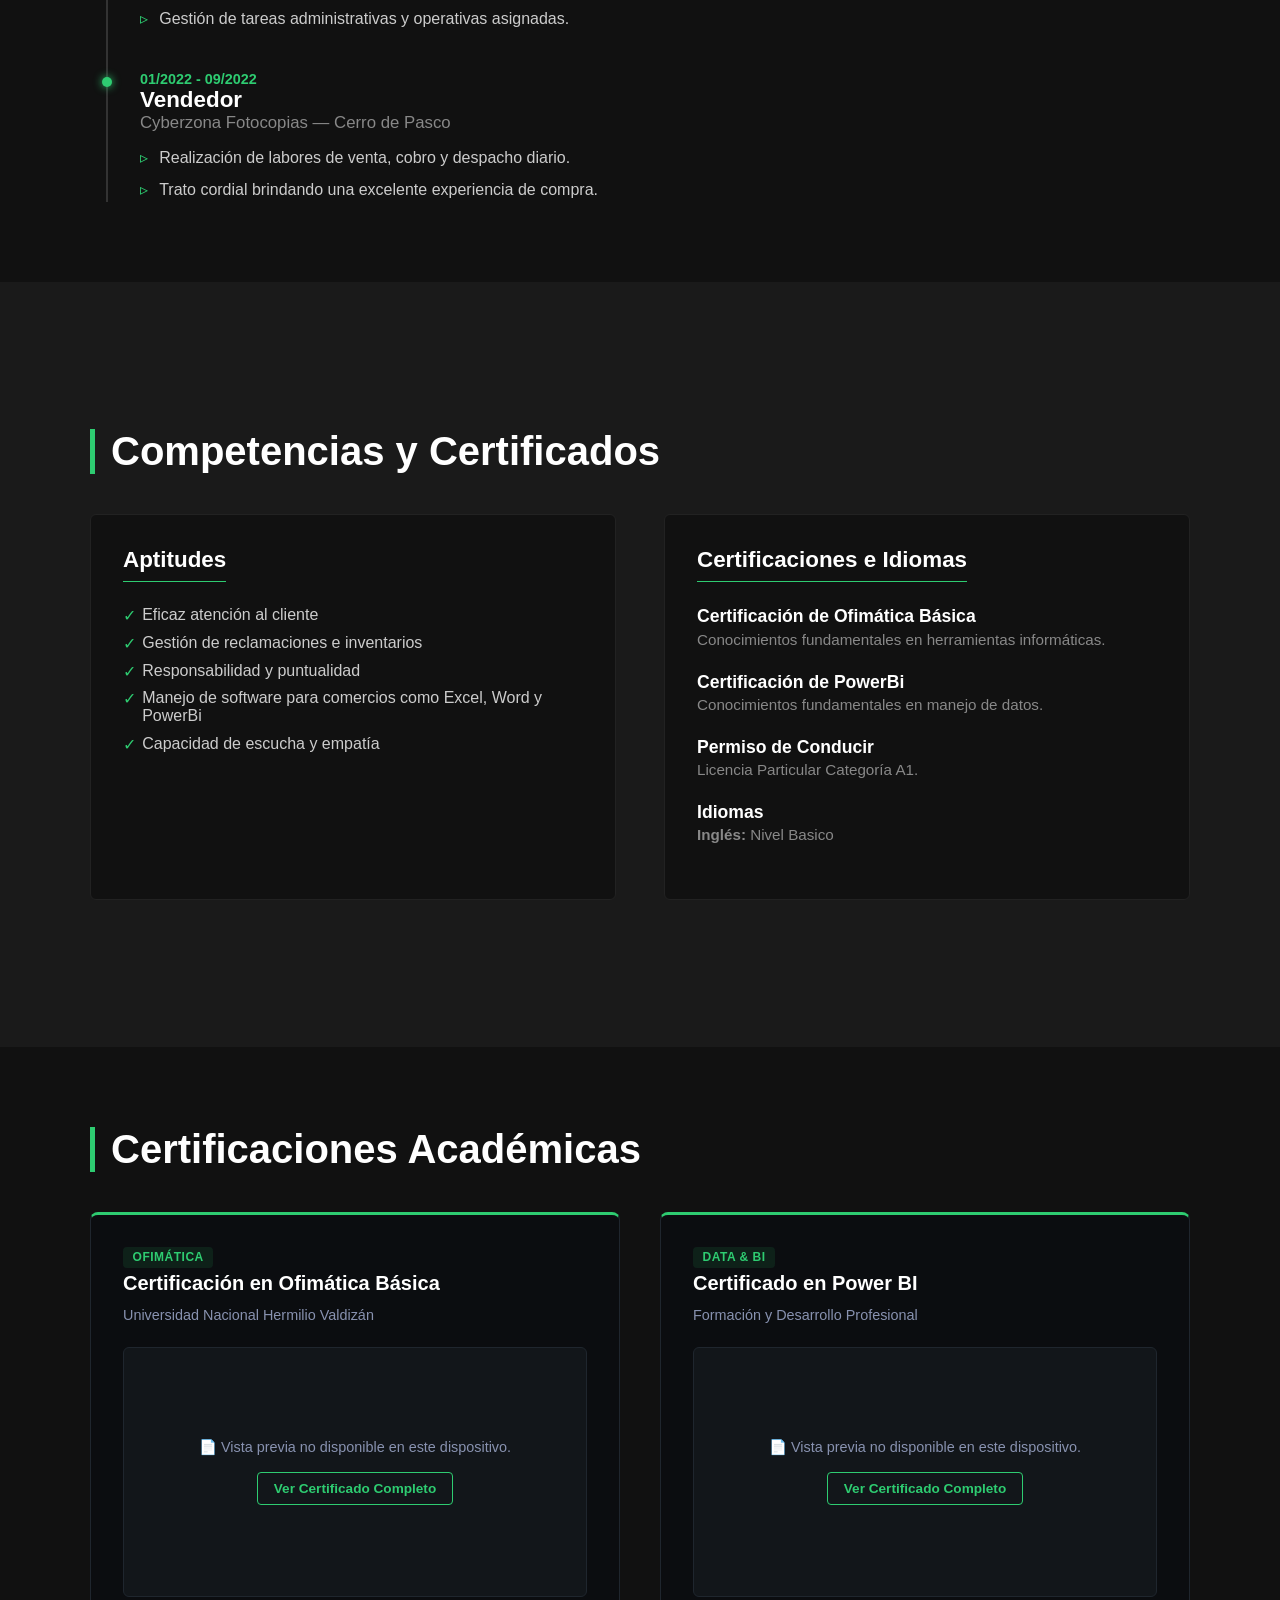
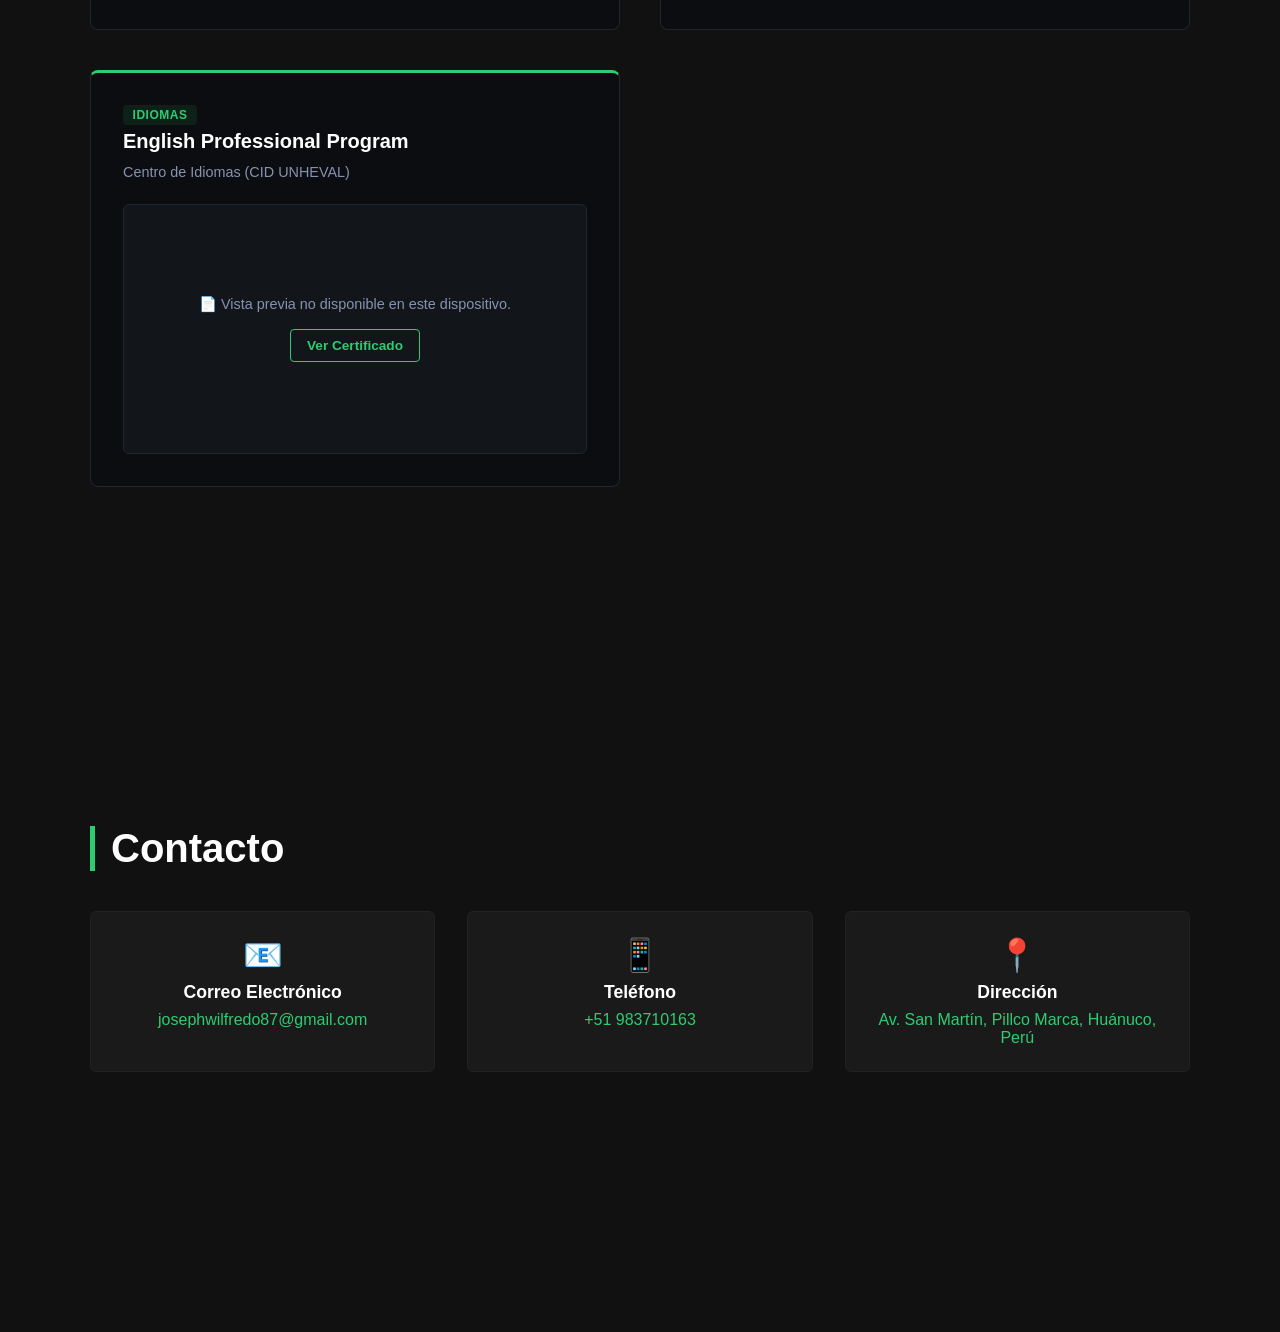
==== commit 34dc381e: "Add files via upload" ====
--- a/index.html
+++ b/index.html
@@ -56,15 +56,15 @@
             <div class="hero-content">
                 <div class="hero-text-content">
                     <h1 class="hero-title">Joseph Wilfredo Morales Oscategui</h1>
-                    <p class="hero-subtitle">Estudiante de Ingeniería Industrial</p>
+                    <p class="hero-subtitle">Estudiante de Ingeniería Industrial - 7mo ciclo</p>
                     <p class="hero-description">
-                        Profesional con amplia experiencia en atención al cliente y gestión de ventas, orientado a la optimización de procesos comerciales y la mejora continua del servicio. Destaco por mi enfoque analítico en la resolución de problemas, capacidad para la toma de decisiones y una comunicación asertiva que genera confianza. Proactivo y comprometido con la eficiencia, busco integrarme a un equipo dinámico donde pueda aportar una visión estratégica para elevar los estándares de calidad y productividad.
+                        Estudiante con  experiencia en atención al cliente y gestión de ventas, orientado a la optimización de procesos comerciales y la mejora continua del servicio. Destaco por mi enfoque analítico en la resolución de problemas, capacidad para la toma de decisiones y una comunicación asertiva que genera confianza. Proactivo y comprometido con la eficiencia, busco integrarme a un equipo dinámico donde pueda aportar una visión estratégica para elevar los estándares de calidad.
                     </p>
                     
                     <div class="education-box">
                         <h3>Formación Académica</h3>
                         <div class="edu-item" style="margin-bottom: 1.2rem;">
-                            <span class="year">En Curso</span>
+                            <span class="year">En Curso - 7mo ciclo</span>
                             <h4>Ingeniería Industrial</h4>
                             <p>Universidad Nacional Hermilio Valdizán — Huánuco</p>
                         </div>
@@ -230,6 +230,21 @@
                             </object>
                         </div>
                     </div>
+                    <div class="cert-card">
+                        <div class="cert-header">
+                            <span class="cert-badge">Idiomas</span>
+                            <h3 class="cert-title">English Professional Program</h3>
+                            <p class="cert-institution">Centro de Idiomas (CID UNHEVAL)</p>
+                        </div>
+                        <div class="pdf-container">
+                            <object data="ingles.pdf" type="application/pdf" width="100%" height="100%">
+                                <div class="pdf-fallback">
+                                    <p>📄 Vista previa no disponible en este dispositivo.</p>
+                                    <a href="ingles.pdf" target="_blank" class="pdf-btn">Ver Certificado</a>
+                                </div>
+                            </object>
+                        </div>
+                    </div>
                 </div>
             </div>
         </section>
